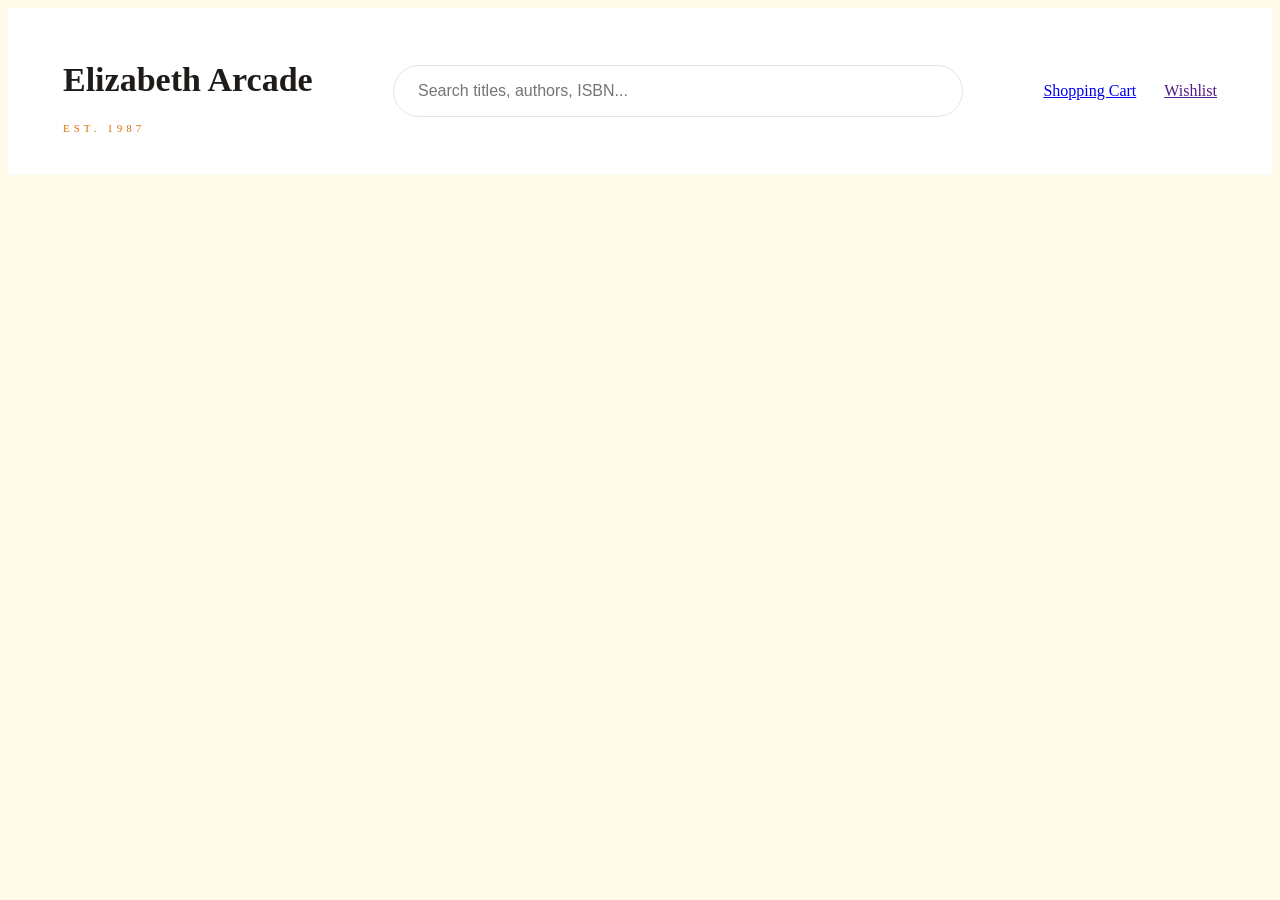
==== checkout.html @ 0210f068 "Added and stylied the hero section" ====
<!DOCTYPE html>
<html lang="en">
<head>
    <meta charset="UTF-8">
    <meta name="viewport" content="width=device-width, initial-scale=1.0">
    <link rel="stylesheet" href="style.css">
    <title>Document</title>
</head>
<body>
    <header class="topBar">
        <div class="brand">
            <h1>Elizabeth Arcade</h1>
            <p>EST. 1987</p>
        </div>  

        <div class="searchBar">
            <input type="text" placeholder="Search titles, authors, ISBN..." />
        </div>

        <div class="actionButtons">
        <a href="cart.html">Shopping Cart</a>
        <a href="">Wishlist</a>

        </div>
        

    </header>

    
    
</body>
</html>
---- style.css ----
body {
    background-color: #FFFBEB;
  }
.topBar {
  display: flex;
  align-items: center;
  justify-content: space-between;
  padding: 30px 55px;
  background-color: #ffffff;
}
.brand h1 {
    font-family: Georgia, serif;
    font-size: 34px;
    color: #1f1b18;
  }
.brand p {
    font-size: 11px;
    letter-spacing: 4px;
    color: #d86f00;
  }
.searchBar input {
    width: 520px;
    padding: 16px 24px;
    border: 1px solid #e8e5df;
    border-radius: 40px;
    font-size: 16px;
  } 
.actionButtons {
  display: flex;
  gap: 28px;
}
.categoryBar {
  display: flex;
  justify-content: center;
  gap: 16px; 
  padding: 20px 0 30px;
  background-color: #ffffff;
}
.categoryBar button {
  padding: 14px 28px;
  border: none;
  border-radius: 28px;
  background-color: #f3f2ef;
  font-size: 14px;
  letter-spacing: 2px;
  text-transform: uppercase;
}
.heroSection {
    height: 520px;
    background-image: url("images/hero.png");
    background-size: cover;
    background-position: center;
    padding-left: 55px;
    display: flex;
    align-items: center;
  }
  
  .heroContent {
    color: white;
    max-width: 700px;
  }
  
  .heroTag {
    background-color: #e67800;
    color: white;
    padding: 12px 20px;
    font-size: 12px;
  }
  
  .heroContent h2 {
    font-size: 70px;
    font-family: Georgia, serif;
  }
  
  .heroText {
    font-size: 20px;
    line-height: 1.6;
  }
  
  .heroButton {
    background-color: #e67800;
    color: white;
    border: none;
    padding: 18px 30px;
  }
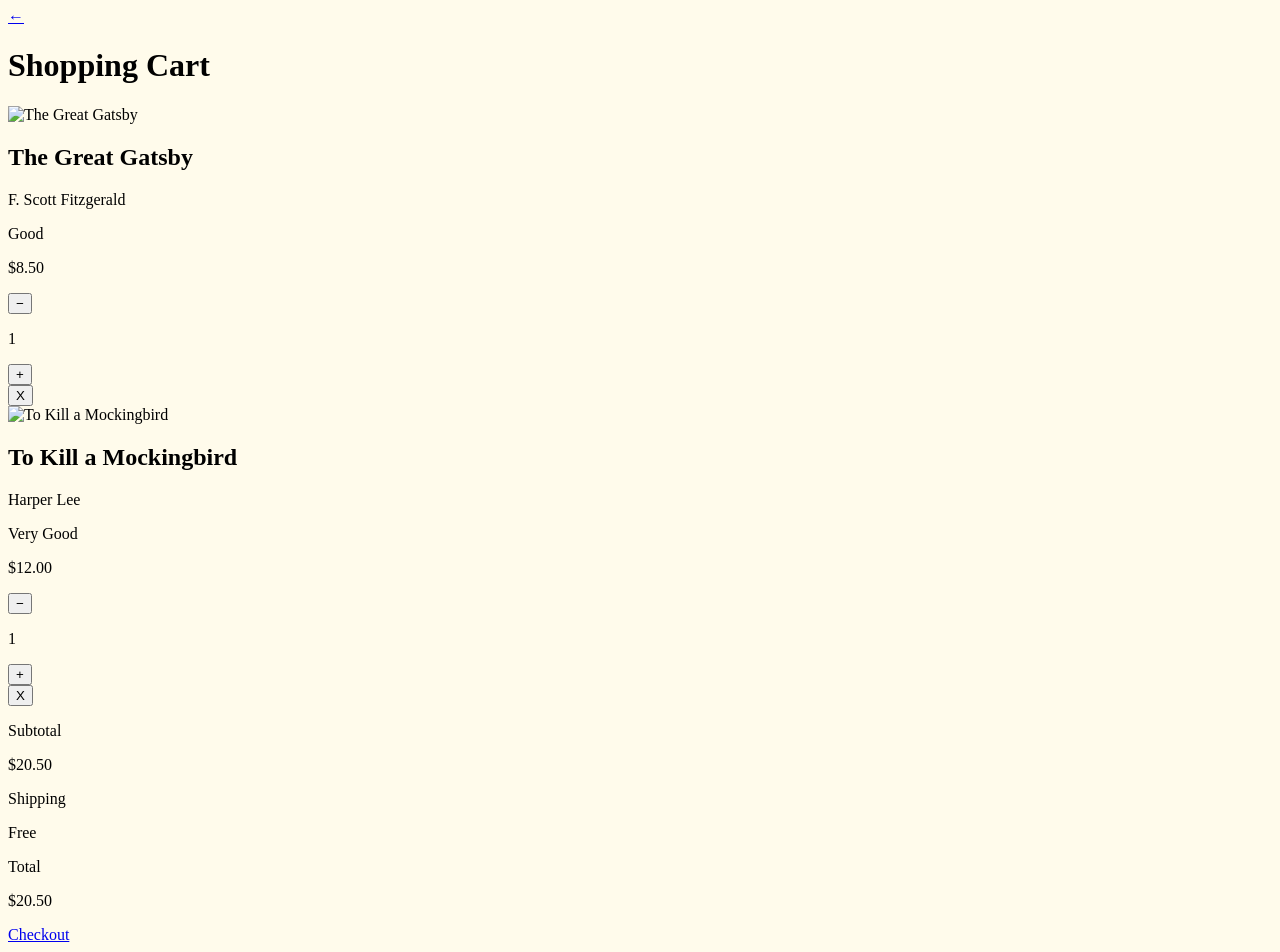
==== commit 8ed77a90: "added recently added selection and pushing code that was not pushed before" ====
--- a/checkout.html
+++ b/checkout.html
@@ -3,30 +3,77 @@
 <head>
     <meta charset="UTF-8">
     <meta name="viewport" content="width=device-width, initial-scale=1.0">
+    <title>Shopping Cart</title>
     <link rel="stylesheet" href="style.css">
-    <title>Document</title>
 </head>
 <body>
-    <header class="topBar">
-        <div class="brand">
-            <h1>Elizabeth Arcade</h1>
-            <p>EST. 1987</p>
-        </div>  
 
-        <div class="searchBar">
-            <input type="text" placeholder="Search titles, authors, ISBN..." />
+<header class="cartHeader">
+    <a href="index.html">←</a>
+    <h1>Shopping Cart</h1>
+    <div></div>
+</header>
+
+<main class="cartPage">
+
+    <section class="cartItem">
+        <img src="images/gatsby.jpg" alt="The Great Gatsby">
+
+        <div class="cartDetails">
+            <h2>The Great Gatsby</h2>
+            <p>F. Scott Fitzgerald</p>
+            <p class="cartCondition">Good</p>
+            <p class="cartPrice">$8.50</p>
         </div>
 
-        <div class="actionButtons">
-        <a href="cart.html">Shopping Cart</a>
-        <a href="">Wishlist</a>
+        <div class="quantityBox">
+            <button>−</button>
+            <p>1</p>
+            <button>+</button>
+        </div>
 
+        <button class="deleteButton">X</button>
+    </section>
+
+    <section class="cartItem">
+        <img src="images/mockingbird.jpg" alt="To Kill a Mockingbird">
+
+        <div class="cartDetails">
+            <h2>To Kill a Mockingbird</h2>
+            <p>Harper Lee</p>
+            <p class="cartCondition">Very Good</p>
+            <p class="cartPrice">$12.00</p>
         </div>
-        
 
-    </header>
+        <div class="quantityBox">
+            <button>−</button>
+            <p>1</p>
+            <button>+</button>
+        </div>
 
-    
-    
+        <button class="deleteButton">X</button>
+    </section>
+
+    <section class="cartSummary">
+        <div class="summaryRow">
+            <p>Subtotal</p>
+            <p>$20.50</p>
+        </div>
+
+        <div class="summaryRow">
+            <p>Shipping</p>
+            <p class="freeText">Free</p>
+        </div>
+
+        <div class="summaryTotal">
+            <p>Total</p>
+            <p>$20.50</p>
+        </div>
+
+        <a href="checkout.html" class="checkoutButton">Checkout</a>
+    </section>
+
+</main>
+
 </body>
 </html>
--- a/style.css
+++ b/style.css
@@ -82,4 +82,184 @@
     color: white;
     border: none;
     padding: 18px 30px;
+  }
+  .statsBanner {
+    display: flex;
+    justify-content: space-around;
+    align-items: center;
+    background-color: white;
+    padding: 40px 0;
+  }
+  
+  .statItem {
+    text-align: center;
+  }
+  
+  .statItem h3 {
+    font-size: 55px;
+    font-family: Georgia, serif;
+    color: #1f1b18;
+  }
+  
+  .statItem p {
+    font-size: 14px;
+    letter-spacing: 4px;
+    text-transform: uppercase;
+    color: #8a847d;
+  }
+  .featuredSection {
+    background-color: #1f1b18;
+    color: white;
+    padding: 60px 55px;
+  }
+  
+  .sectionLabel {
+    font-size: 13px;
+    letter-spacing: 4px;
+    text-transform: uppercase;
+  }
+  
+  .featuredSection h2 {
+    color: #f2b600;
+    font-size: 18px;
+    margin-bottom: 35px;
+  }
+  
+  .bookGrid {
+    display: flex;
+    gap: 28px;
+  }
+  
+  .bookCard {
+    background-color: #282320;
+    border: 1px solid #3a342f;
+    border-radius: 14px;
+    padding: 24px;
+    width: 33%;
+  }
+  
+  .bookCard img {
+    width: 100%;
+    height: 360px;
+    object-fit: cover;
+    border-radius: 12px;
+  }
+  
+  .bookCard h3 {
+    font-size: 26px;
+    font-family: Georgia, serif;
+    margin-top: 20px;
+    margin-bottom: 8px;
+  }
+  
+  .authorName {
+    color: #c8c0ba;
+    margin-bottom: 12px;
+  }
+  
+  .editionText {
+    color: #f2b600;
+    font-size: 12px;
+    margin-bottom: 14px;
+  }
+  
+  .conditionTag {
+    display: inline-block;
+    background-color: #5b554f;
+    padding: 8px 14px;
+    border-radius: 20px;
+    text-transform: uppercase;
+    letter-spacing: 2px;
+    font-size: 12px;
+  }
+  
+  .cardBottom {
+    display: flex;
+    justify-content: space-between;
+    align-items: center;
+    margin-top: 28px;
+  }
+  
+  .priceText {
+    font-size: 32px;
+    font-family: Georgia, serif;
+  }
+  
+  .cardBottom button {
+    background-color: #e67800;
+    color: white;
+    border: none;
+    border-radius: 24px;
+    padding: 12px 28px;
+    text-transform: uppercase;
+    cursor: pointer;
+  }
+  .recentSection {
+    background-color: #FFFBEB;
+    padding: 60px 55px;
+  }
+  
+  .recentHeader {
+    display: flex;
+    justify-content: space-between;
+    align-items: start;
+    margin-bottom: 35px;
+  }
+  
+  .recentHeader a {
+    color: #1f1b18;
+    font-size: 18px;
+  }
+  
+  .recentCount {
+    margin-top: 10px;
+    color: #6f6861;
+  }
+  
+  .recentGrid {
+    display: grid;
+    grid-template-columns: repeat(4, 1fr);
+    gap: 28px;
+  }
+  
+  .recentCard {
+    background-color: #fffdf2;
+    border-radius: 18px;
+    overflow: hidden;
+  }
+  
+  .recentCard img {
+    width: 100%;
+    height: 360px;
+    object-fit: cover;
+  }
+  
+  .recentCard h3 {
+    font-family: Georgia, serif;
+    font-size: 25px;
+    margin: 18px 18px 8px;
+  }
+  
+  .recentCard .authorName {
+    margin: 0 18px 20px;
+    color: #6f6861;
+  }
+  
+  .recentBottom {
+    display: flex;
+    justify-content: space-between;
+    border-top: 1px solid #eee4c8;
+    padding: 14px 18px 20px;
+  }
+  
+  .recentBottom p:first-child {
+    font-size: 20px;
+    color: #1f1b18;
+  }
+  
+  .recentBottom p:last-child {
+    font-size: 12px;
+    letter-spacing: 3px;
+    text-transform: uppercase;
+    color: #aaa09a;
   }
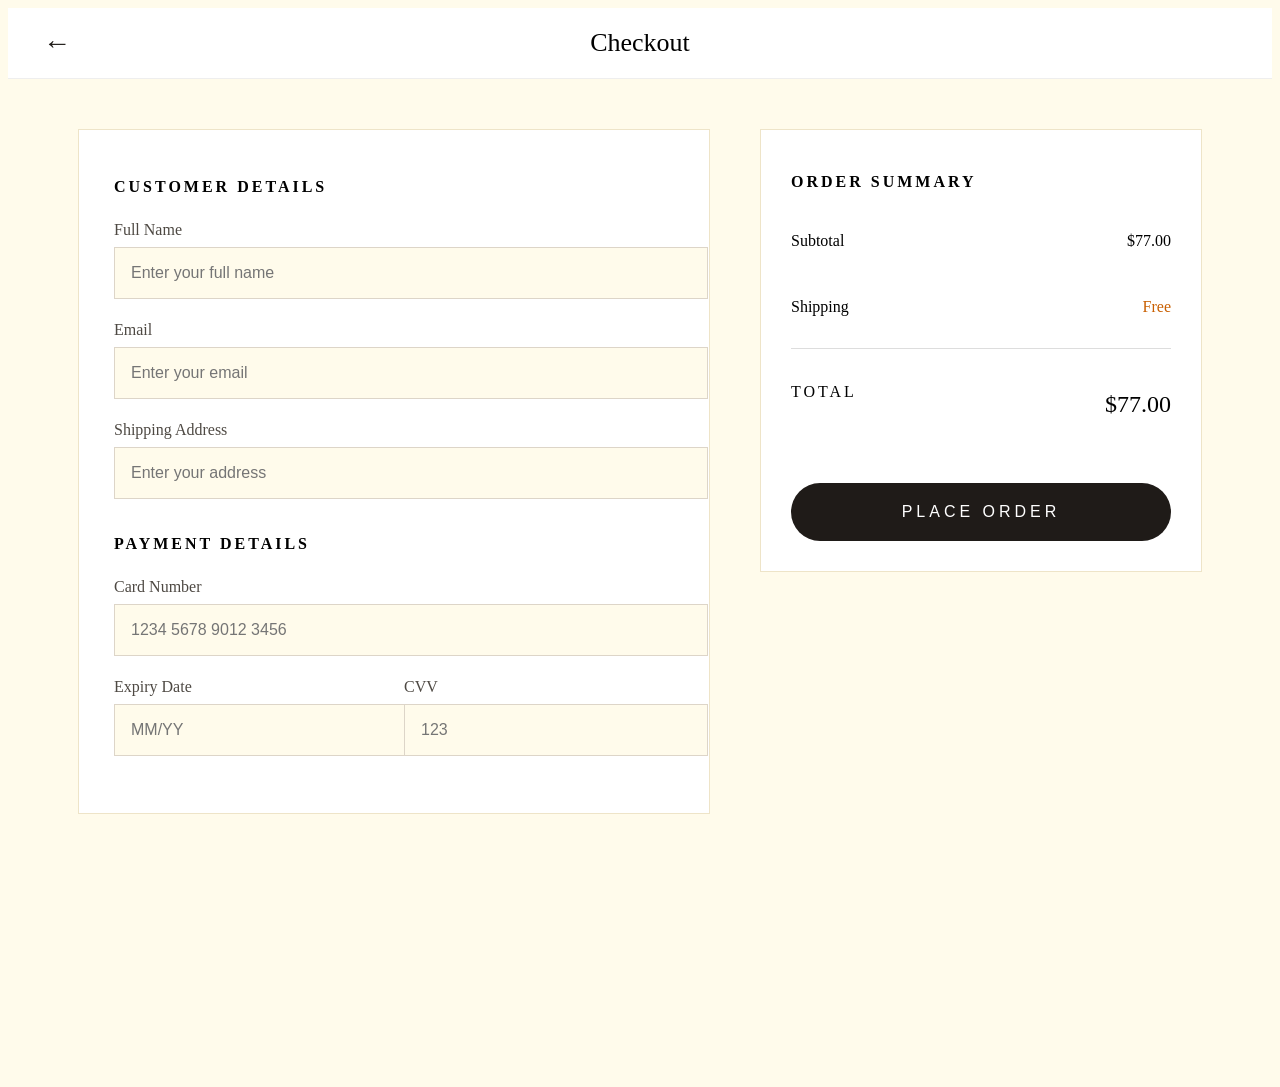
==== commit 4c9b1a68: "Added checkout form and fixed links to checkout" ====
--- a/checkout.html
+++ b/checkout.html
@@ -3,77 +3,75 @@
 <head>
     <meta charset="UTF-8">
     <meta name="viewport" content="width=device-width, initial-scale=1.0">
-    <title>Shopping Cart</title>
+    <title>Checkout</title>
     <link rel="stylesheet" href="style.css">
 </head>
 <body>
 
-<header class="cartHeader">
-    <a href="index.html">←</a>
-    <h1>Shopping Cart</h1>
-    <div></div>
-</header>
+    <header class="checkoutHeader">
+        <a href="cart.html" class="backButton">←</a>
+        <h1>Checkout</h1>
+        <div></div>
+    </header>
 
-<main class="cartPage">
+    <main class="checkoutPage">
 
-    <section class="cartItem">
-        <img src="images/gatsby.jpg" alt="The Great Gatsby">
+        <section class="checkoutForm">
 
-        <div class="cartDetails">
-            <h2>The Great Gatsby</h2>
-            <p>F. Scott Fitzgerald</p>
-            <p class="cartCondition">Good</p>
-            <p class="cartPrice">$8.50</p>
-        </div>
+            <h2>Customer Details</h2>
 
-        <div class="quantityBox">
-            <button>−</button>
-            <p>1</p>
-            <button>+</button>
-        </div>
+            <label>Full Name</label>
+            <input type="text" placeholder="Enter your full name">
 
-        <button class="deleteButton">X</button>
-    </section>
+            <label>Email</label>
+            <input type="email" placeholder="Enter your email">
 
-    <section class="cartItem">
-        <img src="images/mockingbird.jpg" alt="To Kill a Mockingbird">
+            <label>Shipping Address</label>
+            <input type="text" placeholder="Enter your address">
 
-        <div class="cartDetails">
-            <h2>To Kill a Mockingbird</h2>
-            <p>Harper Lee</p>
-            <p class="cartCondition">Very Good</p>
-            <p class="cartPrice">$12.00</p>
-        </div>
+            <h2>Payment Details</h2>
 
-        <div class="quantityBox">
-            <button>−</button>
-            <p>1</p>
-            <button>+</button>
-        </div>
+            <label>Card Number</label>
+            <input type="text" placeholder="1234 5678 9012 3456">
 
-        <button class="deleteButton">X</button>
-    </section>
+            <div class="paymentRow">
+                <div>
+                    <label>Expiry Date</label>
+                    <input type="text" placeholder="MM/YY">
+                </div>
 
-    <section class="cartSummary">
-        <div class="summaryRow">
-            <p>Subtotal</p>
-            <p>$20.50</p>
-        </div>
+                <div>
+                    <label>CVV</label>
+                    <input type="text" placeholder="123">
+                </div>
+            </div>
 
-        <div class="summaryRow">
-            <p>Shipping</p>
-            <p class="freeText">Free</p>
-        </div>
+        </section>
 
-        <div class="summaryTotal">
-            <p>Total</p>
-            <p>$20.50</p>
-        </div>
+        <section class="checkoutSummary">
 
-        <a href="checkout.html" class="checkoutButton">Checkout</a>
-    </section>
+            <h2>Order Summary</h2>
 
-</main>
+            <div class="summaryRow">
+                <p>Subtotal</p>
+                <p>$77.00</p>
+            </div>
+
+            <div class="summaryRow">
+                <p>Shipping</p>
+                <p class="freeText">Free</p>
+            </div>
+
+            <div class="summaryTotal">
+                <p>Total</p>
+                <p>$77.00</p>
+            </div>
+
+            <button class="placeOrderButton">Place Order</button>
+
+        </section>
+
+    </main>
 
 </body>
 </html>
--- a/style.css
+++ b/style.css
@@ -262,4 +262,424 @@
     letter-spacing: 3px;
     text-transform: uppercase;
     color: #aaa09a;
+  }
+  .viewButton {
+    background-color: #e67800;
+    color: white;
+    text-decoration: none;
+    border-radius: 24px;
+    padding: 12px 28px;
+    text-transform: uppercase;
+    font-size: 14px;
+  }
+  .productTopBar {
+    display: flex;
+    justify-content: space-between;
+    align-items: center;
+    padding: 18px 24px;
+    background-color: #ffffff;
+  }
+  
+  .backButton {
+    text-decoration: none;
+    color: #1f1b18;
+    font-size: 28px;
+  }
+  
+  .productTopIcons {
+    display: flex;
+    gap: 18px;
+  }
+  
+  .productTopIcons a {
+    text-decoration: none;
+    color: #1f1b18;
+    font-size: 22px;
+  }
+  
+  .productImageSection {
+    background-color: #f4f4f4;
+    text-align: center;
+    padding: 40px 0;
+  }
+  
+  .productImageSection img {
+    width: 320px;
+    height: auto;
+  }
+  
+  .productInfoSection {
+    background-color: #FFFBEB;
+    padding: 32px 24px 60px;
+  }
+  
+  .productTopInfo {
+    display: flex;
+    justify-content: space-between;
+    align-items: center;
+    margin-bottom: 28px;
+  }
+  
+  .conditionLabel {
+    display: inline-block;
+    background-color: #f2f0e8;
+    padding: 8px 14px;
+    border-radius: 18px;
+    font-size: 11px;
+    letter-spacing: 2px;
+    text-transform: uppercase;
+    margin-bottom: 14px;
+  }
+  
+  .productTextBlock h1 {
+    font-family: Georgia, serif;
+    font-size: 34px;
+    margin: 0 0 10px;
+    color: #1f1b18;
+  }
+  
+  .productAuthor {
+    font-size: 18px;
+    color: #6f6861;
+  }
+  
+  .productActionBox {
+    display: flex;
+    align-items: center;
+    gap: 14px;
+    background-color: #f8f8f8;
+    padding: 14px;
+  }
+  
+  .addToCartButton {
+    background-color: #1f1b18;
+    color: white;
+    border: none;
+    border-radius: 30px;
+    padding: 18px 42px;
+    text-transform: uppercase;
+    letter-spacing: 2px;
+    font-size: 14px;
+  }
+  
+  .wishButton {
+    background-color: white;
+    border: 1px solid #d8d0c5;
+    border-radius: 50%;
+    width: 52px;
+    height: 52px;
+    font-size: 20px;
+  }
+  
+  .priceSection {
+    border-top: 1px solid #e8e0d3;
+    padding-top: 24px;
+    margin-bottom: 28px;
+  }
+  
+  .priceSection h2 {
+    font-family: Georgia, serif;
+    font-size: 38px;
+    margin: 0;
+    color: #1f1b18;
+  }
+  
+  .priceSection span {
+    font-size: 18px;
+    color: #7f776e;
+  }
+  
+  .descriptionSection {
+    margin-bottom: 28px;
+  }
+  
+  .descriptionSection h3,
+  .bookDetailsBox h3,
+  .conditionBox h3 {
+    font-size: 14px;
+    letter-spacing: 4px;
+    text-transform: uppercase;
+    color: #5f584f;
+    margin-bottom: 14px;
+  }
+  
+  .descriptionSection p {
+    color: #4e4943;
+    line-height: 1.6;
+  }
+  
+  .bookDetailsBox {
+    border: 1px solid #e8e0d3;
+    border-radius: 22px;
+    padding: 24px;
+    margin-bottom: 28px;
+  }
+  
+  .detailRow {
+    display: flex;
+    justify-content: space-between;
+    padding: 16px 0;
+    border-bottom: 1px solid #eee4d6;
+  }
+  
+  .detailRow:last-child {
+    border-bottom: none;
+  }
+  
+  .detailRow p {
+    color: #4e4943;
+  }
+  
+  .conditionBox {
+    border: 1px solid #efcf72;
+    border-radius: 22px;
+    padding: 24px;
+  }
+  
+  .conditionBox h3 {
+    color: #9b5a21;
+  }
+  
+  .conditionBox p {
+    color: #4e4943;
+    line-height: 1.6;
+  }
+  .cartHeader {
+    height: 70px;
+    background-color: white;
+    display: grid;
+    grid-template-columns: 1fr 1fr 1fr;
+    align-items: center;
+    padding: 0 35px;
+    border-bottom: 1px solid #eee;
+  }
+  
+  .cartHeader h1 {
+    text-align: center;
+    font-family: Georgia, serif;
+    font-size: 26px;
+    font-weight: 400;
+  }
+  
+  .cartHeader a {
+    text-decoration: none;
+    color: #1f1b18;
+    font-size: 28px;
+  }
+  
+  .cartPage {
+    background-color: #FFFBEB;
+    min-height: 100vh;
+    padding: 28px 35px 80px;
+  }
+  
+  .cartItem {
+    display: flex;
+    align-items: center;
+    gap: 22px;
+    border: 1px solid #eee4c8;
+    padding: 18px;
+    margin-bottom: 20px;
+    background-color: #FFFBEB;
+  }
+  
+  .cartItem img {
+    width: 90px;
+    height: 120px;
+    object-fit: cover;
+  }
+  
+  .cartDetails {
+    flex: 1;
+  }
+  
+  .cartDetails h2 {
+    font-family: Georgia, serif;
+    font-size: 22px;
+    margin: 0 0 8px;
+  }
+  
+  .cartDetails p {
+    margin: 6px 0;
+    color: #6f6861;
+  }
+  
+  .cartCondition {
+    display: inline-block;
+    background-color: white;
+    border: 1px solid #e2ddd3;
+    padding: 6px 12px;
+    text-transform: uppercase;
+    letter-spacing: 2px;
+    font-size: 11px;
+  }
+  
+  .cartPrice {
+    font-family: Georgia, serif;
+    font-size: 22px;
+    color: #1f1b18 !important;
+    margin-top: 22px !important;
+  }
+  
+  .quantityBox {
+    display: flex;
+    align-items: center;
+    border: 1px solid #d8d0c5;
+    height: 38px;
+  }
+  
+  .quantityBox button {
+    border: none;
+    background: none;
+    padding: 8px 14px;
+    font-size: 18px;
+  }
+  
+  .quantityBox p {
+    padding: 0 16px;
+    color: #1f1b18;
+  }
+  
+  .deleteButton {
+    border: none;
+    background: none;
+    font-size: 18px;
+    color: #8c8379;
+  }
+  
+  .cartSummary {
+    width: 430px;
+    margin: 140px auto 0;
+    background-color: white;
+    padding: 24px;
+  }
+  
+  .summaryRow,
+  .summaryTotal {
+    display: flex;
+    justify-content: space-between;
+    margin-bottom: 16px;
+  }
+  
+  .summaryRow p,
+  .summaryTotal p {
+    font-family: Georgia, serif;
+    font-size: 16px;
+  }
+  
+  .summaryTotal {
+    border-top: 1px solid #ddd;
+    padding-top: 18px;
+    text-transform: uppercase;
+    letter-spacing: 3px;
+  }
+  
+  .summaryTotal p:last-child {
+    font-size: 24px;
+    letter-spacing: 0;
+    text-transform: none;
+  }
+  
+  .freeText {
+    color: #c95f00;
+  }
+  
+  .checkoutButton {
+    display: block;
+    text-align: center;
+    background-color: #1f1b18;
+    color: white;
+    text-decoration: none;
+    padding: 20px;
+    border-radius: 40px;
+    text-transform: uppercase;
+    letter-spacing: 4px;
+    font-size: 18px;
+    margin-top: 25px;
+  }
+  .checkoutHeader {
+    height: 70px;
+    background-color: white;
+    display: grid;
+    grid-template-columns: 1fr 1fr 1fr;
+    align-items: center;
+    padding: 0 35px;
+    border-bottom: 1px solid #eee;
+  }
+  
+  .checkoutHeader h1 {
+    text-align: center;
+    font-family: Georgia, serif;
+    font-size: 26px;
+    font-weight: 400;
+  }
+  
+  .checkoutPage {
+    background-color: #FFFBEB;
+    min-height: 100vh;
+    padding: 50px 70px;
+    display: flex;
+    gap: 50px;
+    align-items: flex-start;
+  }
+  
+  .checkoutForm {
+    flex: 1;
+    background-color: white;
+    padding: 35px;
+    border: 1px solid #eee4c8;
+  }
+  
+  .checkoutForm h2,
+  .checkoutSummary h2 {
+    font-size: 16px;
+    letter-spacing: 3px;
+    text-transform: uppercase;
+    margin-bottom: 25px;
+  }
+  
+  .checkoutForm label {
+    display: block;
+    margin-bottom: 8px;
+    font-family: Georgia, serif;
+    color: #4e4943;
+  }
+  
+  .checkoutForm input {
+    width: 100%;
+    padding: 16px;
+    margin-bottom: 22px;
+    border: 1px solid #ddd5c8;
+    background-color: #FFFBEB;
+    font-size: 16px;
+  }
+  
+  .paymentRow {
+    display: flex;
+    gap: 20px;
+  }
+  
+  .paymentRow div {
+    flex: 1;
+  }
+  
+  .checkoutSummary {
+    width: 380px;
+    background-color: white;
+    padding: 30px;
+    border: 1px solid #eee4c8;
+  }
+  
+  .placeOrderButton {
+    width: 100%;
+    background-color: #1f1b18;
+    color: white;
+    border: none;
+    border-radius: 40px;
+    padding: 20px;
+    text-transform: uppercase;
+    letter-spacing: 4px;
+    font-size: 16px;
+    margin-top: 25px;
+    cursor: pointer;
   }
